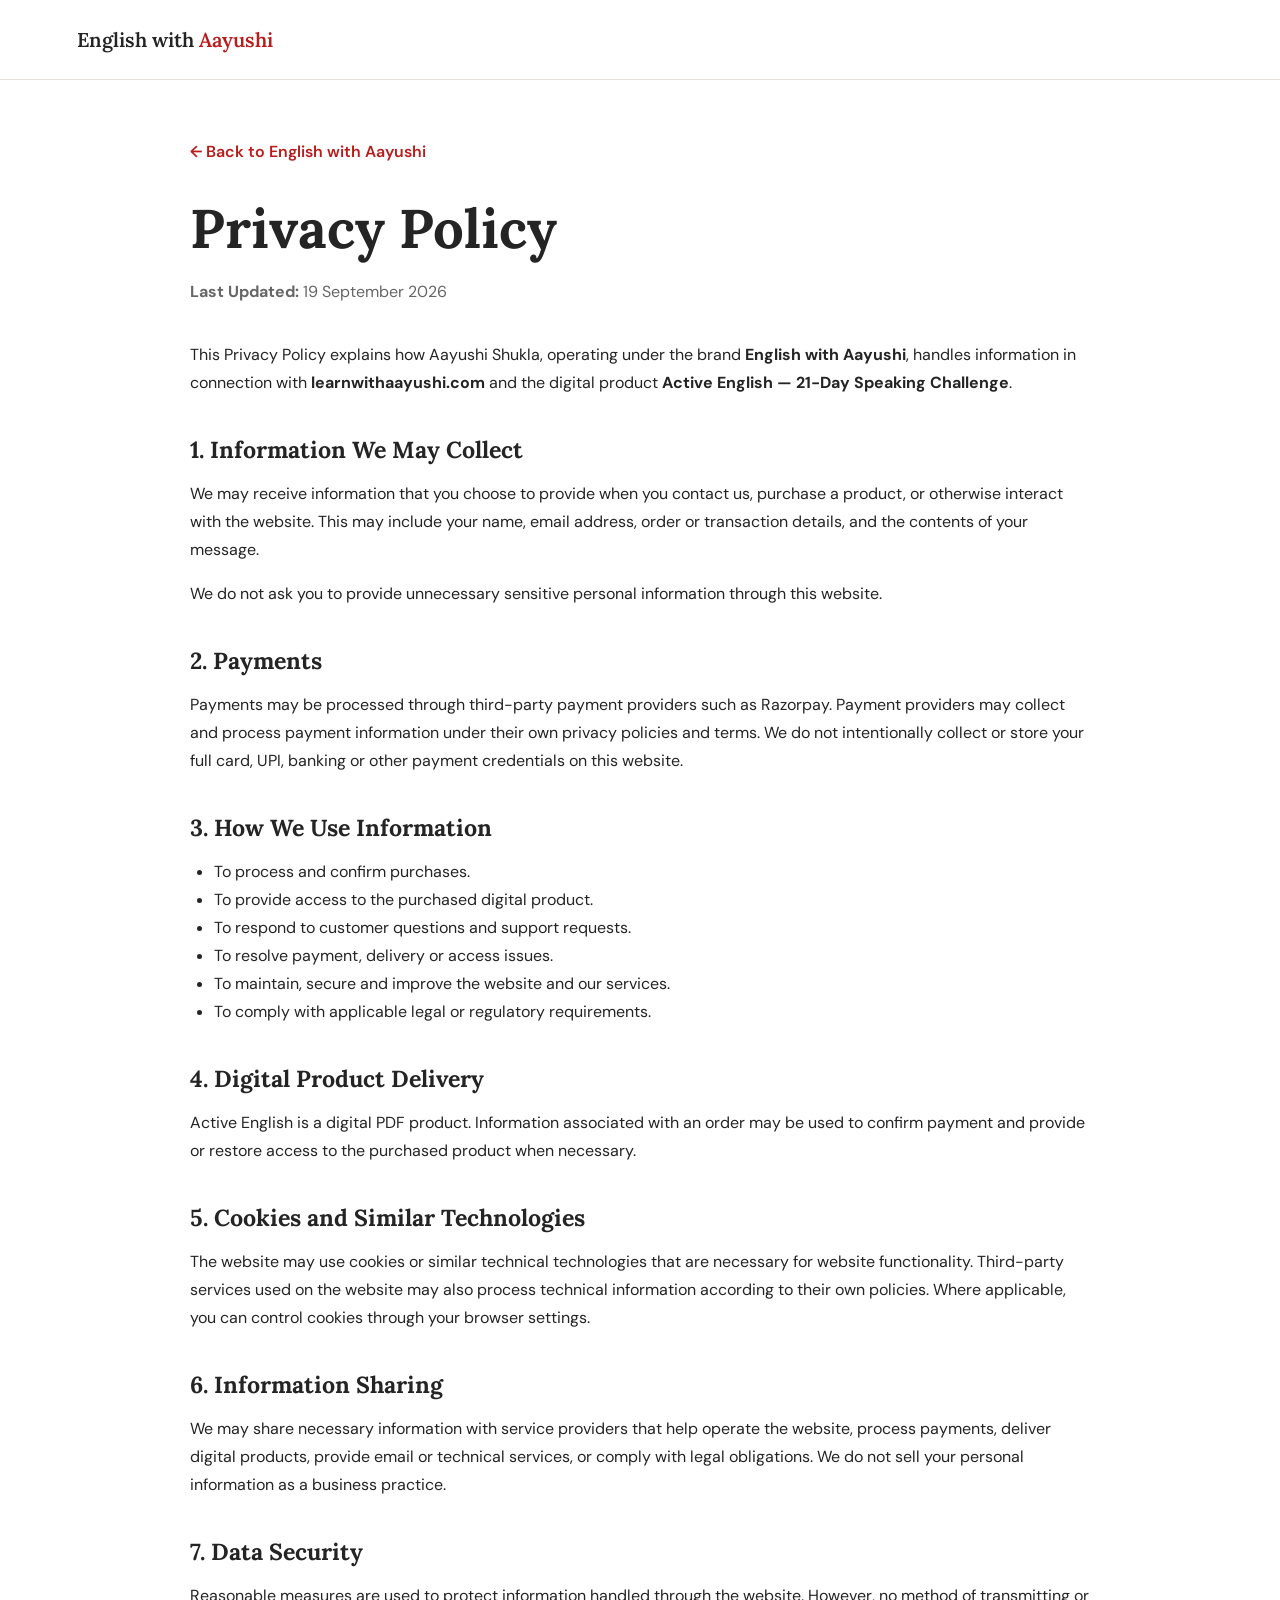
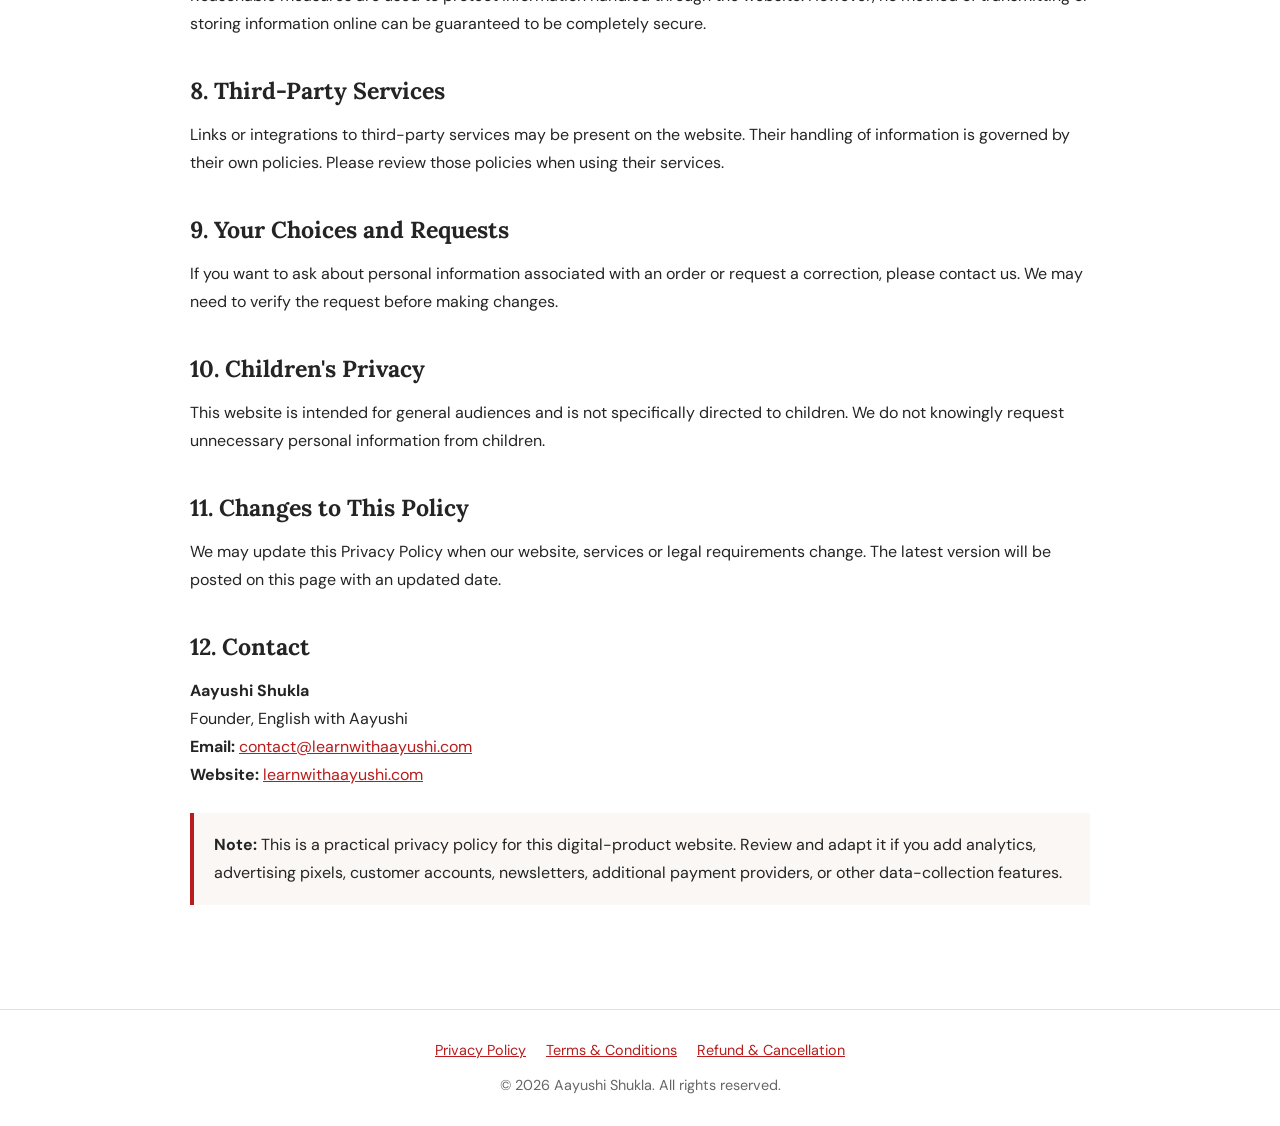
==== privacy-policy.html @ afd5d116 "privacy-policy.html" ====
<!doctype html>
<html lang="en">
<head>
<title>Privacy Policy | English with Aayushi</title>
<meta name="description" content="Privacy Policy for English with Aayushi and Active English.">

<meta charset="UTF-8">
<meta name="viewport" content="width=device-width, initial-scale=1.0">
<meta name="theme-color" content="#b91c1c">
<link rel="preconnect" href="https://fonts.googleapis.com">
<link rel="preconnect" href="https://fonts.gstatic.com" crossorigin>
<link href="https://fonts.googleapis.com/css2?family=DM+Sans:wght@400;500;600&family=Lora:ital,wght@0,400;0,500;0,600;1,400&display=swap" rel="stylesheet">
<style>
:root{--red:#b91c1c;--dark:#242424;--muted:#666;--soft:#faf7f5;--border:#eadfda}
*{box-sizing:border-box} body{margin:0;background:#fff;color:var(--dark);font-family:"DM Sans",Arial,sans-serif;line-height:1.75}
.site-header{padding:22px 6%;border-bottom:1px solid var(--border);background:#fff}
.brand{color:var(--dark);text-decoration:none;font-family:"Lora",serif;font-size:1.25rem;font-weight:600}.brand span{color:var(--red)}
.container{width:min(900px,88%);margin:0 auto;padding:58px 0 80px}
.back{display:inline-block;color:var(--red);text-decoration:none;font-weight:600;margin-bottom:28px}
h1,h2{font-family:"Lora",serif;line-height:1.25} h1{font-size:clamp(2.1rem,5vw,3.4rem);margin:0 0 12px}
h2{font-size:1.45rem;margin:38px 0 10px} p,li{font-size:1rem}.meta{color:var(--muted);margin-bottom:35px}
ul{padding-left:24px}.notice{background:var(--soft);border-left:4px solid var(--red);padding:18px 20px;margin:24px 0}
a{color:var(--red)} footer{border-top:1px solid var(--border);padding:28px 6%;text-align:center;color:var(--muted);font-size:.9rem}
.footer-links{display:flex;justify-content:center;gap:20px;flex-wrap:wrap;margin-bottom:10px}
@media(max-width:600px){.container{padding-top:40px}h1{font-size:2.2rem}h2{font-size:1.3rem}}
</style>

</head>
<body>
<header class="site-header"><a class="brand" href="index.html">English with <span>Aayushi</span></a></header>
<main class="container">
<a class="back" href="index.html">← Back to English with Aayushi</a>

<h1>Privacy Policy</h1>
<p class="meta"><strong>Last Updated:</strong> 19 September 2026</p>
<p>This Privacy Policy explains how Aayushi Shukla, operating under the brand <strong>English with Aayushi</strong>, handles information in connection with <strong>learnwithaayushi.com</strong> and the digital product <strong>Active English — 21-Day Speaking Challenge</strong>.</p>
<h2>1. Information We May Collect</h2>
<p>We may receive information that you choose to provide when you contact us, purchase a product, or otherwise interact with the website. This may include your name, email address, order or transaction details, and the contents of your message.</p>
<p>We do not ask you to provide unnecessary sensitive personal information through this website.</p>
<h2>2. Payments</h2>
<p>Payments may be processed through third-party payment providers such as Razorpay. Payment providers may collect and process payment information under their own privacy policies and terms. We do not intentionally collect or store your full card, UPI, banking or other payment credentials on this website.</p>
<h2>3. How We Use Information</h2>
<ul><li>To process and confirm purchases.</li><li>To provide access to the purchased digital product.</li><li>To respond to customer questions and support requests.</li><li>To resolve payment, delivery or access issues.</li><li>To maintain, secure and improve the website and our services.</li><li>To comply with applicable legal or regulatory requirements.</li></ul>
<h2>4. Digital Product Delivery</h2>
<p>Active English is a digital PDF product. Information associated with an order may be used to confirm payment and provide or restore access to the purchased product when necessary.</p>
<h2>5. Cookies and Similar Technologies</h2>
<p>The website may use cookies or similar technical technologies that are necessary for website functionality. Third-party services used on the website may also process technical information according to their own policies. Where applicable, you can control cookies through your browser settings.</p>
<h2>6. Information Sharing</h2>
<p>We may share necessary information with service providers that help operate the website, process payments, deliver digital products, provide email or technical services, or comply with legal obligations. We do not sell your personal information as a business practice.</p>
<h2>7. Data Security</h2>
<p>Reasonable measures are used to protect information handled through the website. However, no method of transmitting or storing information online can be guaranteed to be completely secure.</p>
<h2>8. Third-Party Services</h2>
<p>Links or integrations to third-party services may be present on the website. Their handling of information is governed by their own policies. Please review those policies when using their services.</p>
<h2>9. Your Choices and Requests</h2>
<p>If you want to ask about personal information associated with an order or request a correction, please contact us. We may need to verify the request before making changes.</p>
<h2>10. Children's Privacy</h2>
<p>This website is intended for general audiences and is not specifically directed to children. We do not knowingly request unnecessary personal information from children.</p>
<h2>11. Changes to This Policy</h2>
<p>We may update this Privacy Policy when our website, services or legal requirements change. The latest version will be posted on this page with an updated date.</p>
<h2>12. Contact</h2>
<p><strong>Aayushi Shukla</strong><br>Founder, English with Aayushi<br><strong>Email:</strong> <a href="mailto:contact@learnwithaayushi.com">contact@learnwithaayushi.com</a><br><strong>Website:</strong> <a href="https://learnwithaayushi.com">learnwithaayushi.com</a></p>
<div class="notice"><strong>Note:</strong> This is a practical privacy policy for this digital-product website. Review and adapt it if you add analytics, advertising pixels, customer accounts, newsletters, additional payment providers, or other data-collection features.</div>

</main>
<footer>
<div class="footer-links">
<a href="privacy-policy.html">Privacy Policy</a>
<a href="terms-and-conditions.html">Terms &amp; Conditions</a>
<a href="refund-policy.html">Refund &amp; Cancellation</a>
</div>
© 2026 Aayushi Shukla. All rights reserved.
</footer>
</body>
</html>
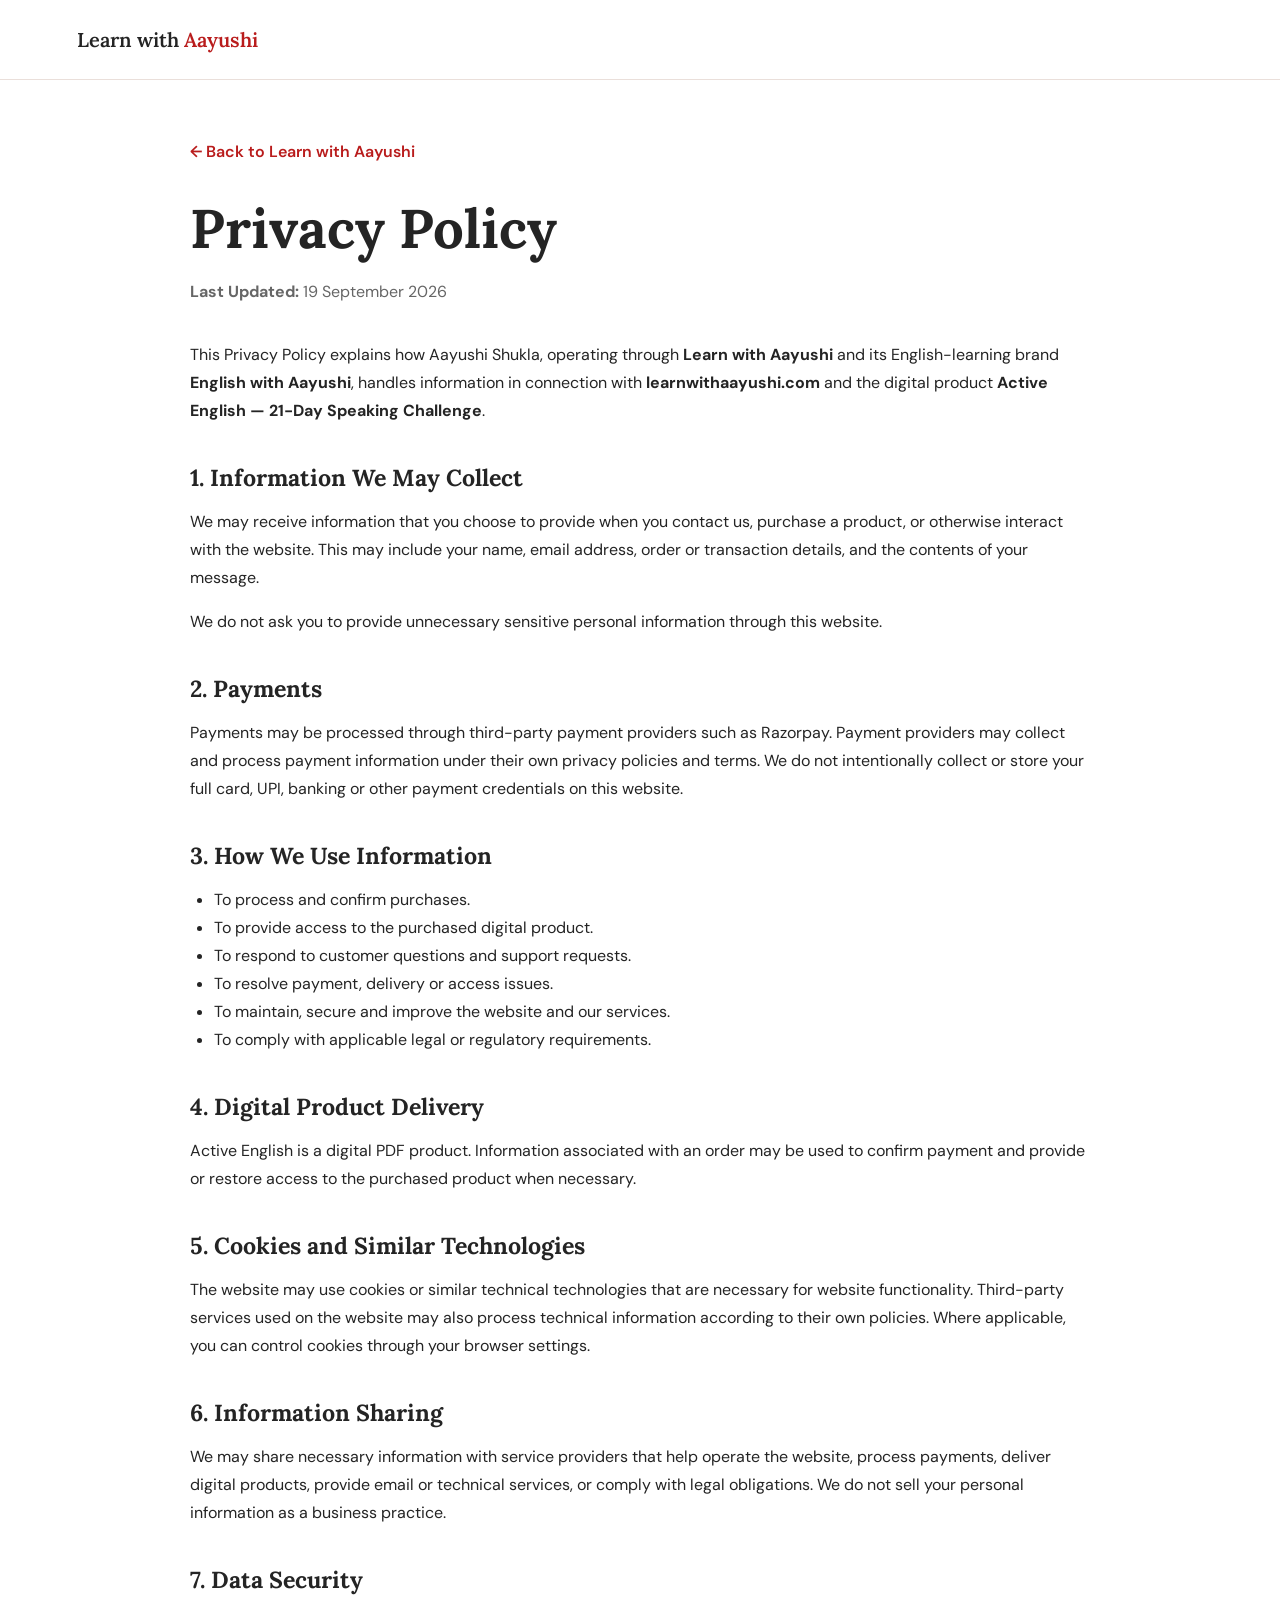
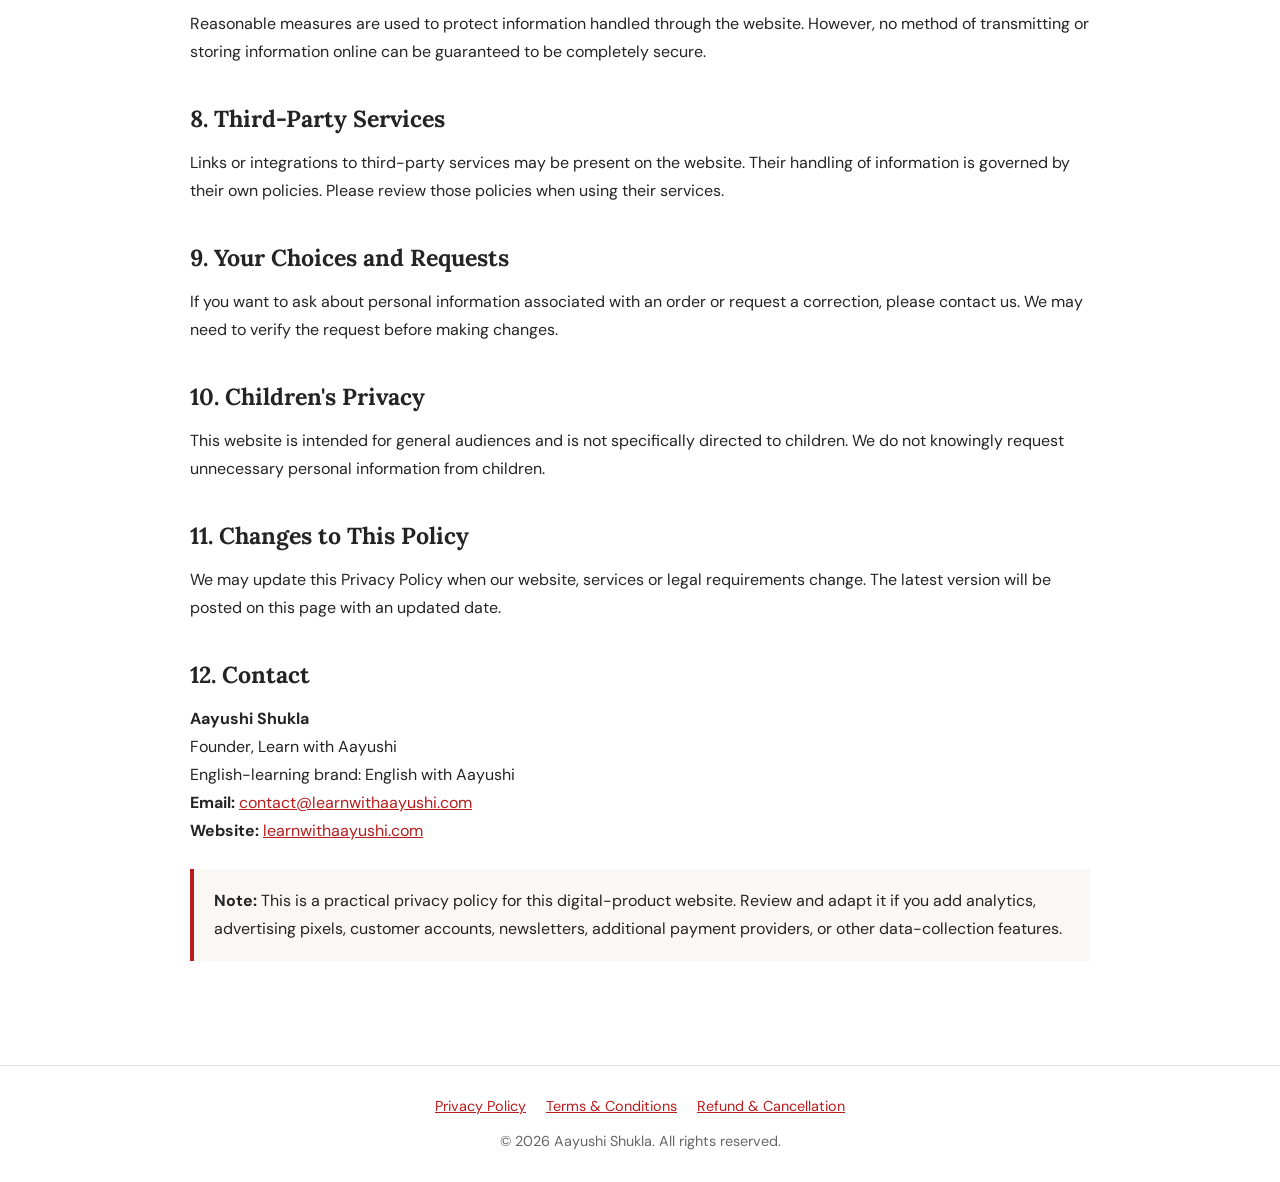
==== commit 095ae2a4: "Update privacy-policy.html" ====
--- a/privacy-policy.html
+++ b/privacy-policy.html
@@ -1,39 +1,46 @@
 <!doctype html>
 <html lang="en">
 <head>
-<title>Privacy Policy | English with Aayushi</title>
-<meta name="description" content="Privacy Policy for English with Aayushi and Active English.">
-
 <meta charset="UTF-8">
 <meta name="viewport" content="width=device-width, initial-scale=1.0">
-<meta name="theme-color" content="#b91c1c">
+<title>Privacy Policy | Learn with Aayushi</title>
+<meta name="description" content="Privacy Policy for Learn with Aayushi and Active English.">
 <link rel="preconnect" href="https://fonts.googleapis.com">
 <link rel="preconnect" href="https://fonts.gstatic.com" crossorigin>
 <link href="https://fonts.googleapis.com/css2?family=DM+Sans:wght@400;500;600&family=Lora:ital,wght@0,400;0,500;0,600;1,400&display=swap" rel="stylesheet">
+
 <style>
 :root{--red:#b91c1c;--dark:#242424;--muted:#666;--soft:#faf7f5;--border:#eadfda}
-*{box-sizing:border-box} body{margin:0;background:#fff;color:var(--dark);font-family:"DM Sans",Arial,sans-serif;line-height:1.75}
+*{box-sizing:border-box}
+body{margin:0;background:#fff;color:var(--dark);font-family:"DM Sans",Arial,sans-serif;line-height:1.75}
 .site-header{padding:22px 6%;border-bottom:1px solid var(--border);background:#fff}
-.brand{color:var(--dark);text-decoration:none;font-family:"Lora",serif;font-size:1.25rem;font-weight:600}.brand span{color:var(--red)}
+.brand{color:var(--dark);text-decoration:none;font-family:"Lora",serif;font-size:1.25rem;font-weight:600}
+.brand span{color:var(--red)}
 .container{width:min(900px,88%);margin:0 auto;padding:58px 0 80px}
 .back{display:inline-block;color:var(--red);text-decoration:none;font-weight:600;margin-bottom:28px}
-h1,h2{font-family:"Lora",serif;line-height:1.25} h1{font-size:clamp(2.1rem,5vw,3.4rem);margin:0 0 12px}
-h2{font-size:1.45rem;margin:38px 0 10px} p,li{font-size:1rem}.meta{color:var(--muted);margin-bottom:35px}
-ul{padding-left:24px}.notice{background:var(--soft);border-left:4px solid var(--red);padding:18px 20px;margin:24px 0}
-a{color:var(--red)} footer{border-top:1px solid var(--border);padding:28px 6%;text-align:center;color:var(--muted);font-size:.9rem}
+h1,h2{font-family:"Lora",serif;line-height:1.25}
+h1{font-size:clamp(2.1rem,5vw,3.4rem);margin:0 0 12px}
+h2{font-size:1.45rem;margin:38px 0 10px}
+p,li{font-size:1rem}.meta{color:var(--muted);margin-bottom:35px}
+ul{padding-left:24px}
+.notice{background:var(--soft);border-left:4px solid var(--red);padding:18px 20px;margin:24px 0}
+a{color:var(--red)}
+footer{border-top:1px solid var(--border);padding:28px 6%;text-align:center;color:var(--muted);font-size:.9rem}
 .footer-links{display:flex;justify-content:center;gap:20px;flex-wrap:wrap;margin-bottom:10px}
 @media(max-width:600px){.container{padding-top:40px}h1{font-size:2.2rem}h2{font-size:1.3rem}}
 </style>
 
 </head>
 <body>
-<header class="site-header"><a class="brand" href="index.html">English with <span>Aayushi</span></a></header>
+<header class="site-header">
+<a class="brand" href="index.html">Learn with <span>Aayushi</span></a>
+</header>
 <main class="container">
-<a class="back" href="index.html">← Back to English with Aayushi</a>
+<a class="back" href="index.html">← Back to Learn with Aayushi</a>
 
 <h1>Privacy Policy</h1>
 <p class="meta"><strong>Last Updated:</strong> 19 September 2026</p>
-<p>This Privacy Policy explains how Aayushi Shukla, operating under the brand <strong>English with Aayushi</strong>, handles information in connection with <strong>learnwithaayushi.com</strong> and the digital product <strong>Active English — 21-Day Speaking Challenge</strong>.</p>
+<p>This Privacy Policy explains how Aayushi Shukla, operating through <strong>Learn with Aayushi</strong> and its English-learning brand <strong>English with Aayushi</strong>, handles information in connection with <strong>learnwithaayushi.com</strong> and the digital product <strong>Active English — 21-Day Speaking Challenge</strong>.</p>
 <h2>1. Information We May Collect</h2>
 <p>We may receive information that you choose to provide when you contact us, purchase a product, or otherwise interact with the website. This may include your name, email address, order or transaction details, and the contents of your message.</p>
 <p>We do not ask you to provide unnecessary sensitive personal information through this website.</p>
@@ -58,7 +65,7 @@
 <h2>11. Changes to This Policy</h2>
 <p>We may update this Privacy Policy when our website, services or legal requirements change. The latest version will be posted on this page with an updated date.</p>
 <h2>12. Contact</h2>
-<p><strong>Aayushi Shukla</strong><br>Founder, English with Aayushi<br><strong>Email:</strong> <a href="mailto:contact@learnwithaayushi.com">contact@learnwithaayushi.com</a><br><strong>Website:</strong> <a href="https://learnwithaayushi.com">learnwithaayushi.com</a></p>
+<p><strong>Aayushi Shukla</strong><br>Founder, Learn with Aayushi<br>English-learning brand: English with Aayushi<br><strong>Email:</strong> <a href="mailto:contact@learnwithaayushi.com">contact@learnwithaayushi.com</a><br><strong>Website:</strong> <a href="https://learnwithaayushi.com">learnwithaayushi.com</a></p>
 <div class="notice"><strong>Note:</strong> This is a practical privacy policy for this digital-product website. Review and adapt it if you add analytics, advertising pixels, customer accounts, newsletters, additional payment providers, or other data-collection features.</div>
 
 </main>
